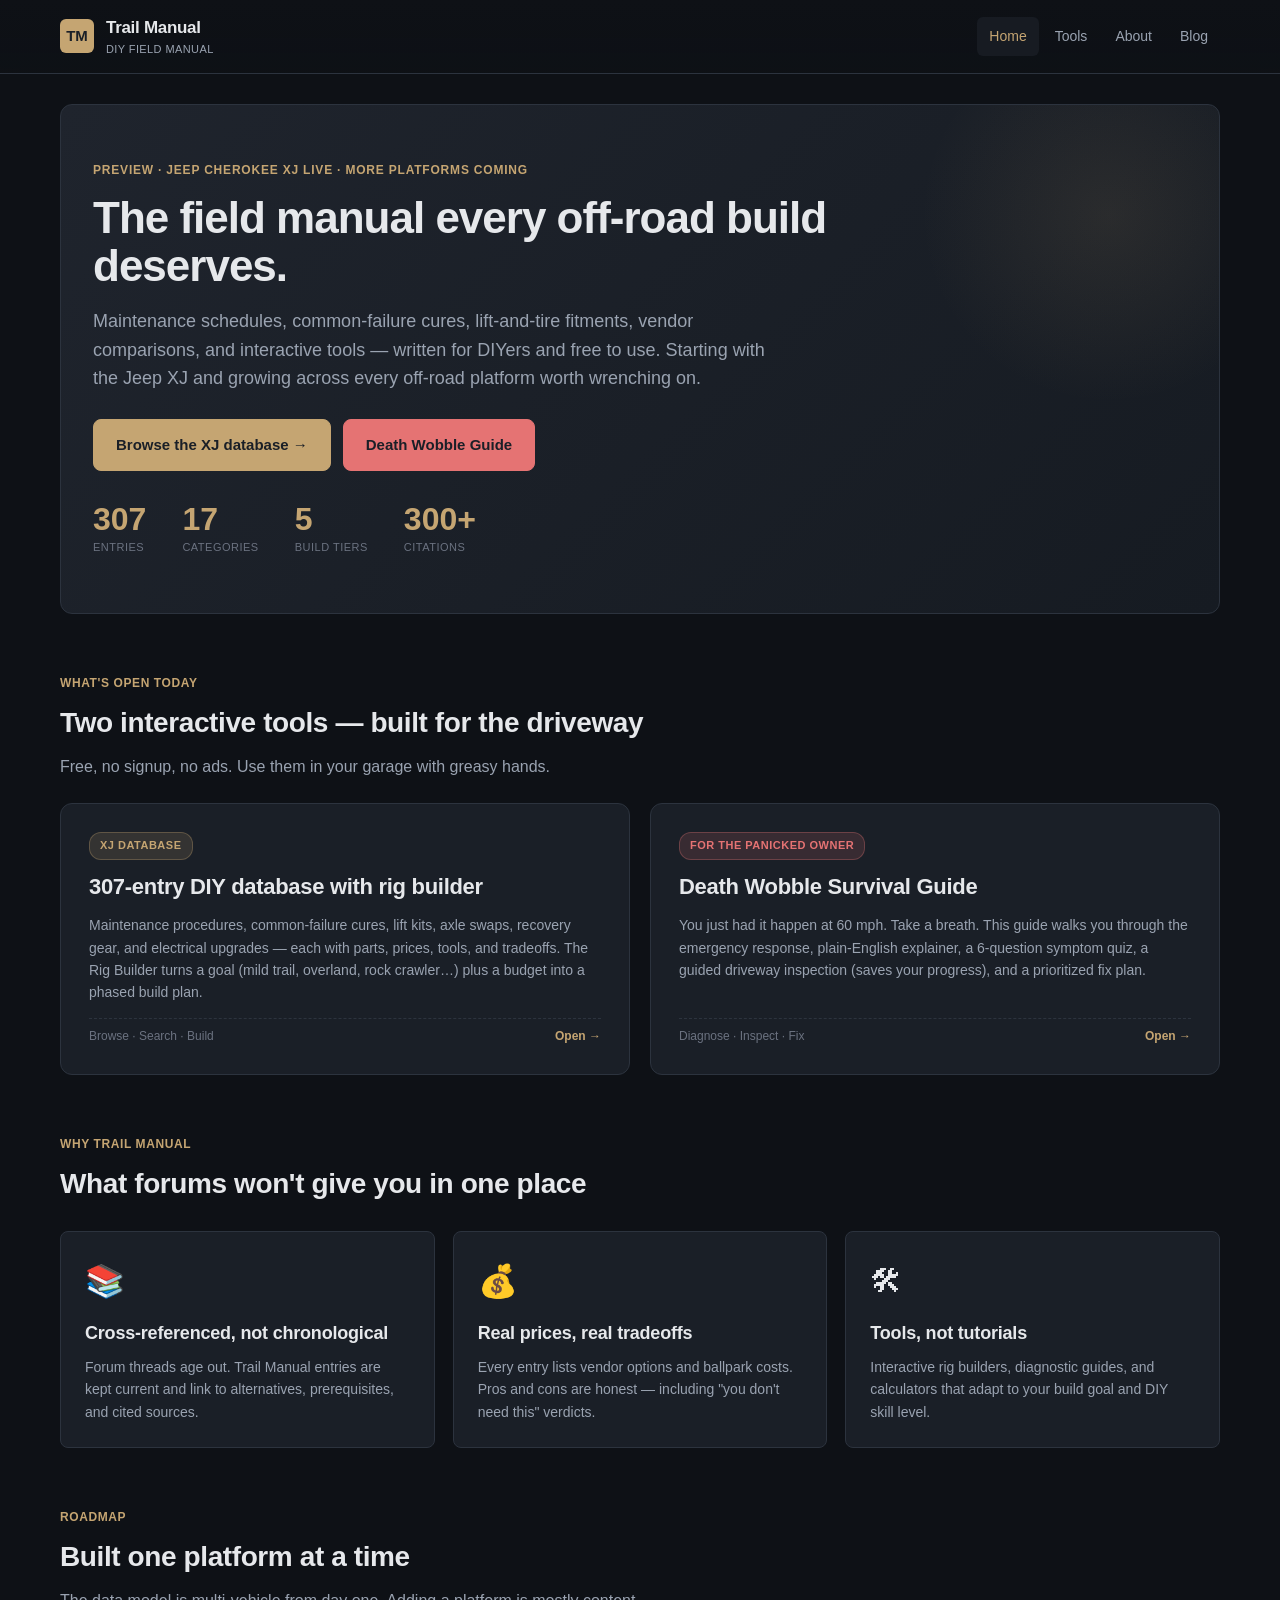
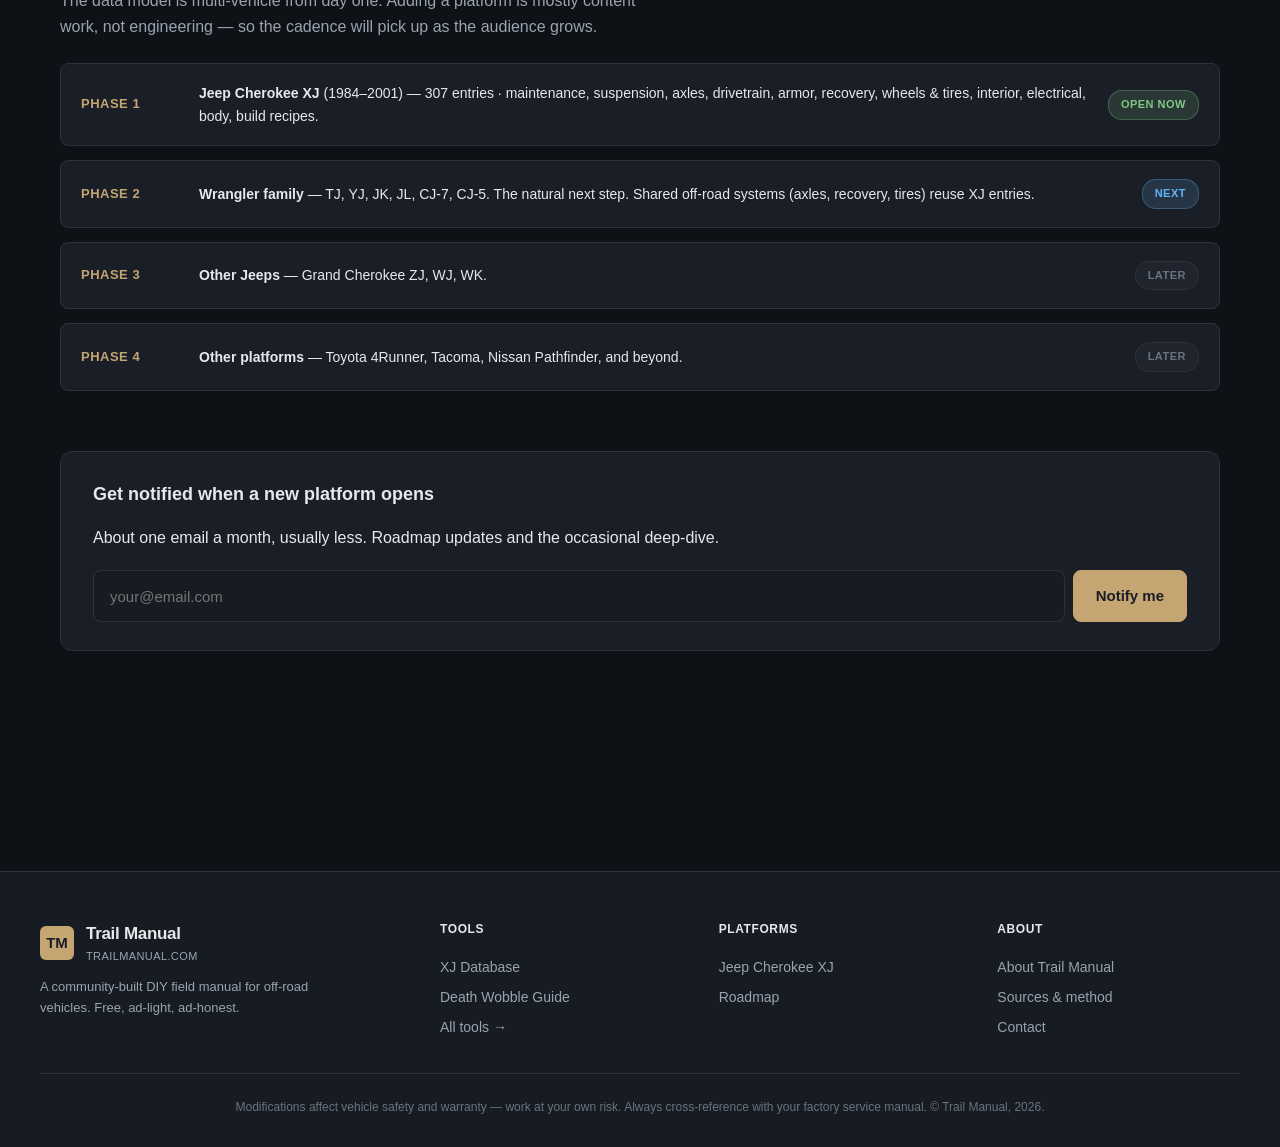
==== index.html @ 38a8a8e1 "Add files via upload" ====
<!doctype html>
<html lang="en">
<head>
<meta charset="utf-8">
<meta name="viewport" content="width=device-width,initial-scale=1">
<title>Trail Manual — DIY field manual for off-road builds</title>
<meta name="description" content="A free, community-built DIY reference for off-road vehicles. Maintenance guides, build paths, vendor comparisons, and interactive tools. Currently covering the Jeep Cherokee XJ.">
<link rel="stylesheet" href="_shared.css">
</head>
<body>

<!-- ====================================================================
     HEADER  ·  Gutenberg: Group block with Site Logo + Navigation block
     ==================================================================== -->
<header class="tm-topbar">
  <div class="tm-topbar-inner">
    <a class="tm-brand" href="/">
      <div class="tm-brand-mark">TM</div>
      <div>
        <div class="tm-brand-text">Trail Manual</div>
        <div class="tm-brand-sub">DIY field manual</div>
      </div>
    </a>
    <nav class="tm-nav">
      <a href="/" class="active">Home</a>
      <a href="/tools/">Tools</a>
      <a href="/about/">About</a>
      <a href="/blog/">Blog</a>
    </nav>
  </div>
</header>

<main class="tm-main">

  <!-- ====================================================================
       HERO  ·  Gutenberg: Cover block with dark gradient + Heading + Buttons
       Map this section to a Cover/Group block with these blocks inside:
       - Paragraph block (eyebrow text, custom color #c5a572, uppercase)
       - Heading block (H1, size 44px)
       - Paragraph block (lede, color #9aa3b1)
       - Buttons block (two buttons side-by-side)
       ==================================================================== -->
  <section class="tm-hero">
    <div class="tm-hero-eyebrow">Preview · Jeep Cherokee XJ live · More platforms coming</div>
    <h1>The field manual every off-road build deserves.</h1>
    <p>
      Maintenance schedules, common-failure cures, lift-and-tire fitments, vendor comparisons,
      and interactive tools — written for DIYers and free to use. Starting with the Jeep XJ
      and growing across every off-road platform worth wrenching on.
    </p>
    <div class="tm-hero-cta">
      <a class="tm-btn primary" href="/db/">Browse the XJ database →</a>
      <a class="tm-btn danger" href="/db/death-wobble-guide.html">Death Wobble Guide</a>
    </div>
    <div class="tm-stats" style="margin-top:32px">
      <div class="tm-stat"><div class="n">307</div><div class="l">Entries</div></div>
      <div class="tm-stat"><div class="n">17</div><div class="l">Categories</div></div>
      <div class="tm-stat"><div class="n">5</div><div class="l">Build tiers</div></div>
      <div class="tm-stat"><div class="n">300+</div><div class="l">Citations</div></div>
    </div>
  </section>

  <!-- ====================================================================
       FEATURED TOOLS  ·  Gutenberg: Columns block (2 columns) with Group blocks
       Each tool card = one Group block containing Heading + Paragraph + Button
       ==================================================================== -->
  <section class="tm-section">
    <div class="tm-section-head">
      <div class="tm-section-eyebrow">What's open today</div>
      <h2>Two interactive tools — built for the driveway</h2>
      <p class="tm-section-lede">Free, no signup, no ads. Use them in your garage with greasy hands.</p>
    </div>

    <div class="tm-grid-2">
      <a class="tm-tool-card" href="/db/">
        <span class="tag">XJ Database</span>
        <h3>307-entry DIY database with rig builder</h3>
        <p>
          Maintenance procedures, common-failure cures, lift kits, axle swaps, recovery gear, and
          electrical upgrades — each with parts, prices, tools, and tradeoffs. The Rig Builder turns
          a goal (mild trail, overland, rock crawler…) plus a budget into a phased build plan.
        </p>
        <div class="meta">
          <span>Browse · Search · Build</span>
          <span class="arrow">Open →</span>
        </div>
      </a>

      <a class="tm-tool-card" href="/db/death-wobble-guide.html">
        <span class="tag danger">For the panicked owner</span>
        <h3>Death Wobble Survival Guide</h3>
        <p>
          You just had it happen at 60 mph. Take a breath. This guide walks you through the
          emergency response, plain-English explainer, a 6-question symptom quiz, a guided
          driveway inspection (saves your progress), and a prioritized fix plan.
        </p>
        <div class="meta">
          <span>Diagnose · Inspect · Fix</span>
          <span class="arrow">Open →</span>
        </div>
      </a>
    </div>
  </section>

  <!-- ====================================================================
       WHY SECTION  ·  Gutenberg: Columns block (3 columns) with Group blocks
       Each card = Icon (Paragraph with emoji) + Heading H3 + Paragraph
       ==================================================================== -->
  <section class="tm-section">
    <div class="tm-section-head">
      <div class="tm-section-eyebrow">Why Trail Manual</div>
      <h2>What forums won't give you in one place</h2>
    </div>

    <div class="tm-grid-3">
      <div class="tm-card">
        <div class="tm-card-icon">📚</div>
        <h3>Cross-referenced, not chronological</h3>
        <p>Forum threads age out. Trail Manual entries are kept current and link to alternatives, prerequisites, and cited sources.</p>
      </div>
      <div class="tm-card">
        <div class="tm-card-icon">💰</div>
        <h3>Real prices, real tradeoffs</h3>
        <p>Every entry lists vendor options and ballpark costs. Pros and cons are honest — including "you don't need this" verdicts.</p>
      </div>
      <div class="tm-card">
        <div class="tm-card-icon">🛠</div>
        <h3>Tools, not tutorials</h3>
        <p>Interactive rig builders, diagnostic guides, and calculators that adapt to your build goal and DIY skill level.</p>
      </div>
    </div>
  </section>

  <!-- ====================================================================
       ROADMAP  ·  Gutenberg: Group block with stacked Group rows
       Each row = a Columns block (3 cols: phase / list / status)
       ==================================================================== -->
  <section class="tm-section">
    <div class="tm-section-head">
      <div class="tm-section-eyebrow">Roadmap</div>
      <h2>Built one platform at a time</h2>
      <p class="tm-section-lede">The data model is multi-vehicle from day one. Adding a platform is mostly content work, not engineering — so the cadence will pick up as the audience grows.</p>
    </div>

    <div class="tm-roadmap">
      <div class="tm-roadmap-row">
        <div class="tm-roadmap-phase">Phase 1</div>
        <div class="tm-roadmap-list"><strong>Jeep Cherokee XJ</strong> (1984–2001) — 307 entries · maintenance, suspension, axles, drivetrain, armor, recovery, wheels &amp; tires, interior, electrical, body, build recipes.</div>
        <div class="tm-roadmap-status live">Open now</div>
      </div>
      <div class="tm-roadmap-row">
        <div class="tm-roadmap-phase">Phase 2</div>
        <div class="tm-roadmap-list"><strong>Wrangler family</strong> — TJ, YJ, JK, JL, CJ-7, CJ-5. The natural next step. Shared off-road systems (axles, recovery, tires) reuse XJ entries.</div>
        <div class="tm-roadmap-status next">Next</div>
      </div>
      <div class="tm-roadmap-row">
        <div class="tm-roadmap-phase">Phase 3</div>
        <div class="tm-roadmap-list"><strong>Other Jeeps</strong> — Grand Cherokee ZJ, WJ, WK.</div>
        <div class="tm-roadmap-status">Later</div>
      </div>
      <div class="tm-roadmap-row">
        <div class="tm-roadmap-phase">Phase 4</div>
        <div class="tm-roadmap-list"><strong>Other platforms</strong> — Toyota 4Runner, Tacoma, Nissan Pathfinder, and beyond.</div>
        <div class="tm-roadmap-status">Later</div>
      </div>
    </div>
  </section>

  <!-- ====================================================================
       EMAIL CAPTURE  ·  Gutenberg: Group block + your email plugin shortcode
       Replace the <form> below with [mc4wp_form] or [contact-form-7] shortcode
       ==================================================================== -->
  <section class="tm-section">
    <div class="tm-callout">
      <h3>Get notified when a new platform opens</h3>
      <p>About one email a month, usually less. Roadmap updates and the occasional deep-dive.</p>
      <form class="tm-email" onsubmit="event.preventDefault(); alert('Replace with your email plugin shortcode.')">
        <input type="email" placeholder="your@email.com" required>
        <button class="tm-btn primary" type="submit">Notify me</button>
      </form>
    </div>
  </section>

</main>

<!-- ====================================================================
     FOOTER  ·  Gutenberg: footer template part with Columns block (4 cols)
     ==================================================================== -->
<footer class="tm-footer">
  <div class="tm-footer-inner">
    <div>
      <div class="tm-brand" style="margin-bottom:12px">
        <div class="tm-brand-mark">TM</div>
        <div>
          <div class="tm-brand-text">Trail Manual</div>
          <div class="tm-brand-sub">trailmanual.com</div>
        </div>
      </div>
      <p style="color:var(--text-dim);font-size:13px;max-width:280px;margin:0">
        A community-built DIY field manual for off-road vehicles. Free, ad-light, ad-honest.
      </p>
    </div>
    <div>
      <h4>Tools</h4>
      <a href="/db/">XJ Database</a>
      <a href="/db/death-wobble-guide.html">Death Wobble Guide</a>
      <a href="/tools/">All tools →</a>
    </div>
    <div>
      <h4>Platforms</h4>
      <a href="/db/#/xj/">Jeep Cherokee XJ</a>
      <a href="/about/#roadmap">Roadmap</a>
    </div>
    <div>
      <h4>About</h4>
      <a href="/about/">About Trail Manual</a>
      <a href="/about/#sources">Sources &amp; method</a>
      <a href="/contact/">Contact</a>
    </div>
  </div>
  <div class="disclaimer">
    Modifications affect vehicle safety and warranty — work at your own risk. Always cross-reference with your factory service manual. © Trail Manual, 2026.
  </div>
</footer>

</body>
</html>
---- _shared.css ----
/* ============================================================
   Trail Manual — shared design system for marketing pages
   Paste this into your WordPress theme's Custom CSS once.
   Then each page just uses these classes.
   ============================================================ */

:root{
  --bg:#0e1116;
  --bg-2:#171b22;
  --bg-3:#1f242d;
  --panel:#1a1f27;
  --panel-2:#222831;
  --border:#2c333e;
  --text:#e6e8eb;
  --text-dim:#9aa3b1;
  --text-mute:#6b7280;
  --accent:#c5a572;          /* Jeep khaki */
  --accent-2:#7a8c4f;         /* olive */
  --accent-3:#b86e3a;         /* rust */
  --danger:#e57373;
  --warn:#ffb74d;
  --good:#81c784;
  --info:#64b5f6;
  --radius:8px;
  --radius-lg:12px;
  --max:1200px;
  --max-narrow:760px;
}

*{box-sizing:border-box}
html,body{
  margin:0;
  padding:0;
  background:var(--bg);
  color:var(--text);
  font-family:-apple-system,BlinkMacSystemFont,"Segoe UI",Roboto,Helvetica,Arial,sans-serif;
  line-height:1.6;
  -webkit-font-smoothing:antialiased;
}
a{color:var(--accent);text-decoration:none}
a:hover{text-decoration:underline}
button,.btn{font:inherit;cursor:pointer}
img{max-width:100%;display:block}

/* ============ Header / nav ============ */
.tm-topbar{
  position:sticky;top:0;z-index:50;
  background:linear-gradient(180deg,#0e1116 0%, rgba(14,17,22,.92) 100%);
  backdrop-filter:saturate(120%) blur(8px);
  border-bottom:1px solid var(--border);
}
.tm-topbar-inner{
  max-width:var(--max);
  margin:0 auto;
  padding:14px 20px;
  display:flex;
  align-items:center;
  gap:18px;
  flex-wrap:wrap;
}
.tm-brand{display:flex;align-items:center;gap:12px;font-weight:700;text-decoration:none;color:var(--text)}
.tm-brand:hover{text-decoration:none}
.tm-brand-mark{
  width:34px;height:34px;
  background:var(--accent);
  border-radius:6px;
  display:flex;align-items:center;justify-content:center;
  color:#1a1f27;font-weight:900;font-size:15px;
}
.tm-brand-text{font-size:17px;letter-spacing:-.3px}
.tm-brand-sub{color:var(--text-dim);font-size:11px;font-weight:400;letter-spacing:.4px;text-transform:uppercase}
.tm-nav{display:flex;gap:4px;margin-left:auto;flex-wrap:wrap}
.tm-nav a{padding:8px 12px;border-radius:6px;color:var(--text-dim);font-size:14px;font-weight:500;text-decoration:none}
.tm-nav a:hover{color:var(--text);background:var(--bg-2);text-decoration:none}
.tm-nav a.active{color:var(--accent);background:var(--bg-2)}

/* ============ Layout ============ */
.tm-main{max-width:var(--max);margin:0 auto;padding:30px 20px 80px}
.tm-narrow{max-width:var(--max-narrow);margin:0 auto}

/* ============ Hero ============ */
.tm-hero{
  padding:56px 32px;
  background:linear-gradient(135deg,#1f242d 0%, #161b22 100%);
  border:1px solid var(--border);
  border-radius:var(--radius-lg);
  margin-bottom:32px;
  position:relative;
  overflow:hidden;
}
.tm-hero::after{
  content:'';
  position:absolute;
  right:-80px;top:-80px;
  width:380px;height:380px;
  background:radial-gradient(circle,rgba(197,165,114,.10) 0%,transparent 70%);
  pointer-events:none;
}
.tm-hero-eyebrow{
  color:var(--accent);
  font-size:12px;
  text-transform:uppercase;
  letter-spacing:.8px;
  font-weight:700;
  margin-bottom:14px;
}
.tm-hero h1{
  font-size:44px;
  letter-spacing:-1px;
  margin:0 0 16px;
  line-height:1.1;
  font-weight:800;
  max-width:780px;
}
.tm-hero p{
  font-size:18px;
  color:var(--text-dim);
  max-width:680px;
  margin:0 0 26px;
  line-height:1.6;
}
.tm-hero-cta{display:flex;gap:12px;flex-wrap:wrap}

/* ============ Buttons ============ */
.tm-btn{
  display:inline-flex;
  align-items:center;
  gap:8px;
  padding:13px 22px;
  border-radius:8px;
  font-weight:700;
  font-size:15px;
  border:1px solid var(--border);
  background:var(--bg-2);
  color:var(--text);
  cursor:pointer;
  text-decoration:none;
}
.tm-btn:hover{border-color:var(--accent);text-decoration:none}
.tm-btn.primary{background:var(--accent);color:#1a1f27;border-color:var(--accent)}
.tm-btn.primary:hover{background:#d6b783;border-color:#d6b783}
.tm-btn.danger{background:var(--danger);color:#1a1f27;border-color:var(--danger)}
.tm-btn.danger:hover{background:#ec8a8a;border-color:#ec8a8a}
.tm-btn.ghost{background:transparent;border-color:var(--border);color:var(--text-dim)}
.tm-btn.ghost:hover{color:var(--text);border-color:var(--accent)}

/* ============ Section headers ============ */
.tm-section{margin:60px 0}
.tm-section-head{margin-bottom:24px}
.tm-section-eyebrow{
  color:var(--accent);
  font-size:12px;
  text-transform:uppercase;
  letter-spacing:.6px;
  font-weight:700;
  margin-bottom:8px;
}
.tm-section h2{
  font-size:28px;
  letter-spacing:-.4px;
  margin:0 0 8px;
  font-weight:700;
}
.tm-section-lede{color:var(--text-dim);font-size:16px;max-width:600px;margin:0}

/* ============ Cards ============ */
.tm-card{
  background:var(--panel);
  border:1px solid var(--border);
  border-radius:var(--radius);
  padding:24px;
  transition:all .15s ease;
}
.tm-card:hover{border-color:var(--accent);transform:translateY(-1px)}
.tm-card-icon{font-size:32px;margin-bottom:12px}
.tm-card h3{margin:0 0 8px;font-size:18px;letter-spacing:-.2px;font-weight:700}
.tm-card p{margin:0;color:var(--text-dim);font-size:14px;line-height:1.6}
.tm-card-link{display:block;text-decoration:none;color:inherit}
.tm-card-link:hover{text-decoration:none}

.tm-grid-2{display:grid;grid-template-columns:1fr 1fr;gap:20px}
.tm-grid-3{display:grid;grid-template-columns:repeat(3,1fr);gap:18px}
.tm-grid-4{display:grid;grid-template-columns:repeat(4,1fr);gap:16px}
@media (max-width:840px){
  .tm-grid-2,.tm-grid-3,.tm-grid-4{grid-template-columns:1fr 1fr;gap:14px}
}
@media (max-width:560px){
  .tm-grid-2,.tm-grid-3,.tm-grid-4{grid-template-columns:1fr}
}

/* ============ Tool card (big CTA on home/tools) ============ */
.tm-tool-card{
  background:var(--panel);
  border:1px solid var(--border);
  border-radius:var(--radius-lg);
  padding:28px;
  display:flex;
  flex-direction:column;
  gap:14px;
  text-decoration:none;
  color:inherit;
  transition:all .15s ease;
}
.tm-tool-card:hover{
  border-color:var(--accent);
  transform:translateY(-2px);
  text-decoration:none;
  box-shadow:0 8px 32px rgba(0,0,0,.4);
}
.tm-tool-card .tag{
  display:inline-flex;
  align-items:center;
  padding:4px 10px;
  font-size:11px;
  background:rgba(197,165,114,.15);
  color:var(--accent);
  border:1px solid rgba(197,165,114,.3);
  border-radius:12px;
  font-weight:600;
  text-transform:uppercase;
  letter-spacing:.5px;
  align-self:flex-start;
}
.tm-tool-card .tag.danger{background:rgba(229,115,115,.15);color:var(--danger);border-color:rgba(229,115,115,.3)}
.tm-tool-card .tag.soon{background:var(--bg-3);color:var(--text-mute);border-color:var(--border)}
.tm-tool-card h3{margin:0;font-size:22px;letter-spacing:-.3px;font-weight:700;line-height:1.2}
.tm-tool-card p{margin:0;color:var(--text-dim);font-size:14px;line-height:1.6}
.tm-tool-card .meta{display:flex;gap:14px;flex-wrap:wrap;font-size:12px;color:var(--text-mute);margin-top:auto;padding-top:8px;border-top:1px dashed var(--border)}
.tm-tool-card .arrow{margin-left:auto;color:var(--accent);font-weight:700}

/* ============ Stats row ============ */
.tm-stats{display:flex;gap:36px;flex-wrap:wrap;margin-top:8px}
.tm-stat .n{font-size:32px;font-weight:800;color:var(--accent);line-height:1}
.tm-stat .l{font-size:11px;color:var(--text-mute);text-transform:uppercase;letter-spacing:.5px;margin-top:4px}

/* ============ Roadmap (timeline) ============ */
.tm-roadmap{display:flex;flex-direction:column;gap:14px}
.tm-roadmap-row{
  display:grid;
  grid-template-columns:100px 1fr auto;
  gap:18px;
  padding:18px 20px;
  background:var(--panel);
  border:1px solid var(--border);
  border-radius:var(--radius);
  align-items:center;
}
.tm-roadmap-phase{color:var(--accent);font-weight:800;font-size:13px;text-transform:uppercase;letter-spacing:.5px}
.tm-roadmap-list{margin:0;color:var(--text);font-size:14px;line-height:1.6}
.tm-roadmap-list strong{color:var(--text)}
.tm-roadmap-status{
  display:inline-flex;
  align-items:center;
  padding:5px 12px;
  font-size:11px;
  background:var(--bg-3);
  border:1px solid var(--border);
  border-radius:14px;
  color:var(--text-mute);
  text-transform:uppercase;
  letter-spacing:.5px;
  font-weight:600;
}
.tm-roadmap-status.live{background:rgba(129,199,132,.15);color:var(--good);border-color:rgba(129,199,132,.3)}
.tm-roadmap-status.next{background:rgba(100,181,246,.15);color:var(--info);border-color:rgba(100,181,246,.3)}
@media (max-width:560px){
  .tm-roadmap-row{grid-template-columns:1fr;gap:8px}
  .tm-roadmap-status{justify-self:start}
}

/* ============ Callout panel ============ */
.tm-callout{
  background:var(--panel);
  border:1px solid var(--border);
  border-radius:var(--radius-lg);
  padding:28px 32px;
  margin:32px 0;
}
.tm-callout.warn{background:rgba(255,183,77,.06);border-color:rgba(255,183,77,.3)}
.tm-callout.danger{background:rgba(229,115,115,.06);border-color:rgba(229,115,115,.3)}
.tm-callout h3{margin:0 0 8px;font-size:18px}
.tm-callout p:last-child{margin-bottom:0}

/* ============ Long-form copy ============ */
.tm-prose{max-width:var(--max-narrow);font-size:16px;line-height:1.75}
.tm-prose h2{font-size:24px;margin:36px 0 14px;letter-spacing:-.3px}
.tm-prose h3{font-size:18px;margin:28px 0 10px;color:var(--accent)}
.tm-prose p{margin:0 0 16px;color:var(--text)}
.tm-prose p.lede{font-size:18px;color:var(--text-dim);margin-bottom:24px}
.tm-prose ul,.tm-prose ol{padding-left:22px;margin:0 0 16px}
.tm-prose li{margin-bottom:8px}
.tm-prose blockquote{
  margin:24px 0;
  padding:14px 20px;
  border-left:3px solid var(--accent);
  background:var(--bg-2);
  border-radius:0 6px 6px 0;
  color:var(--text-dim);
  font-style:italic;
}
.tm-prose hr{border:0;border-top:1px solid var(--border);margin:36px 0}

/* ============ Email capture ============ */
.tm-email{
  display:flex;
  gap:8px;
  margin-top:20px;
  flex-wrap:wrap;
}
.tm-email input{
  flex:1;
  min-width:240px;
  padding:13px 16px;
  background:var(--bg-2);
  border:1px solid var(--border);
  border-radius:8px;
  color:var(--text);
  font-size:15px;
  outline:none;
}
.tm-email input:focus{border-color:var(--accent)}

/* ============ Footer ============ */
.tm-footer{
  background:var(--bg-2);
  border-top:1px solid var(--border);
  padding:48px 20px 30px;
  margin-top:80px;
}
.tm-footer-inner{
  max-width:var(--max);
  margin:0 auto;
  display:grid;
  grid-template-columns:1.5fr 1fr 1fr 1fr;
  gap:36px;
}
.tm-footer h4{font-size:12px;color:var(--text);margin:0 0 12px;text-transform:uppercase;letter-spacing:.6px;font-weight:700}
.tm-footer a{display:block;color:var(--text-dim);font-size:14px;padding:4px 0}
.tm-footer .disclaimer{margin-top:30px;max-width:var(--max);margin-left:auto;margin-right:auto;color:var(--text-mute);font-size:12px;line-height:1.6;border-top:1px solid var(--border);padding-top:24px;text-align:center}
@media (max-width:760px){
  .tm-footer-inner{grid-template-columns:1fr 1fr;gap:24px}
}

/* ============ Mobile tweaks ============ */
@media (max-width:640px){
  .tm-main{padding:20px 14px 60px}
  .tm-hero{padding:36px 22px}
  .tm-hero h1{font-size:30px;letter-spacing:-.5px}
  .tm-hero p{font-size:16px}
  .tm-section{margin:42px 0}
  .tm-section h2{font-size:22px}
}
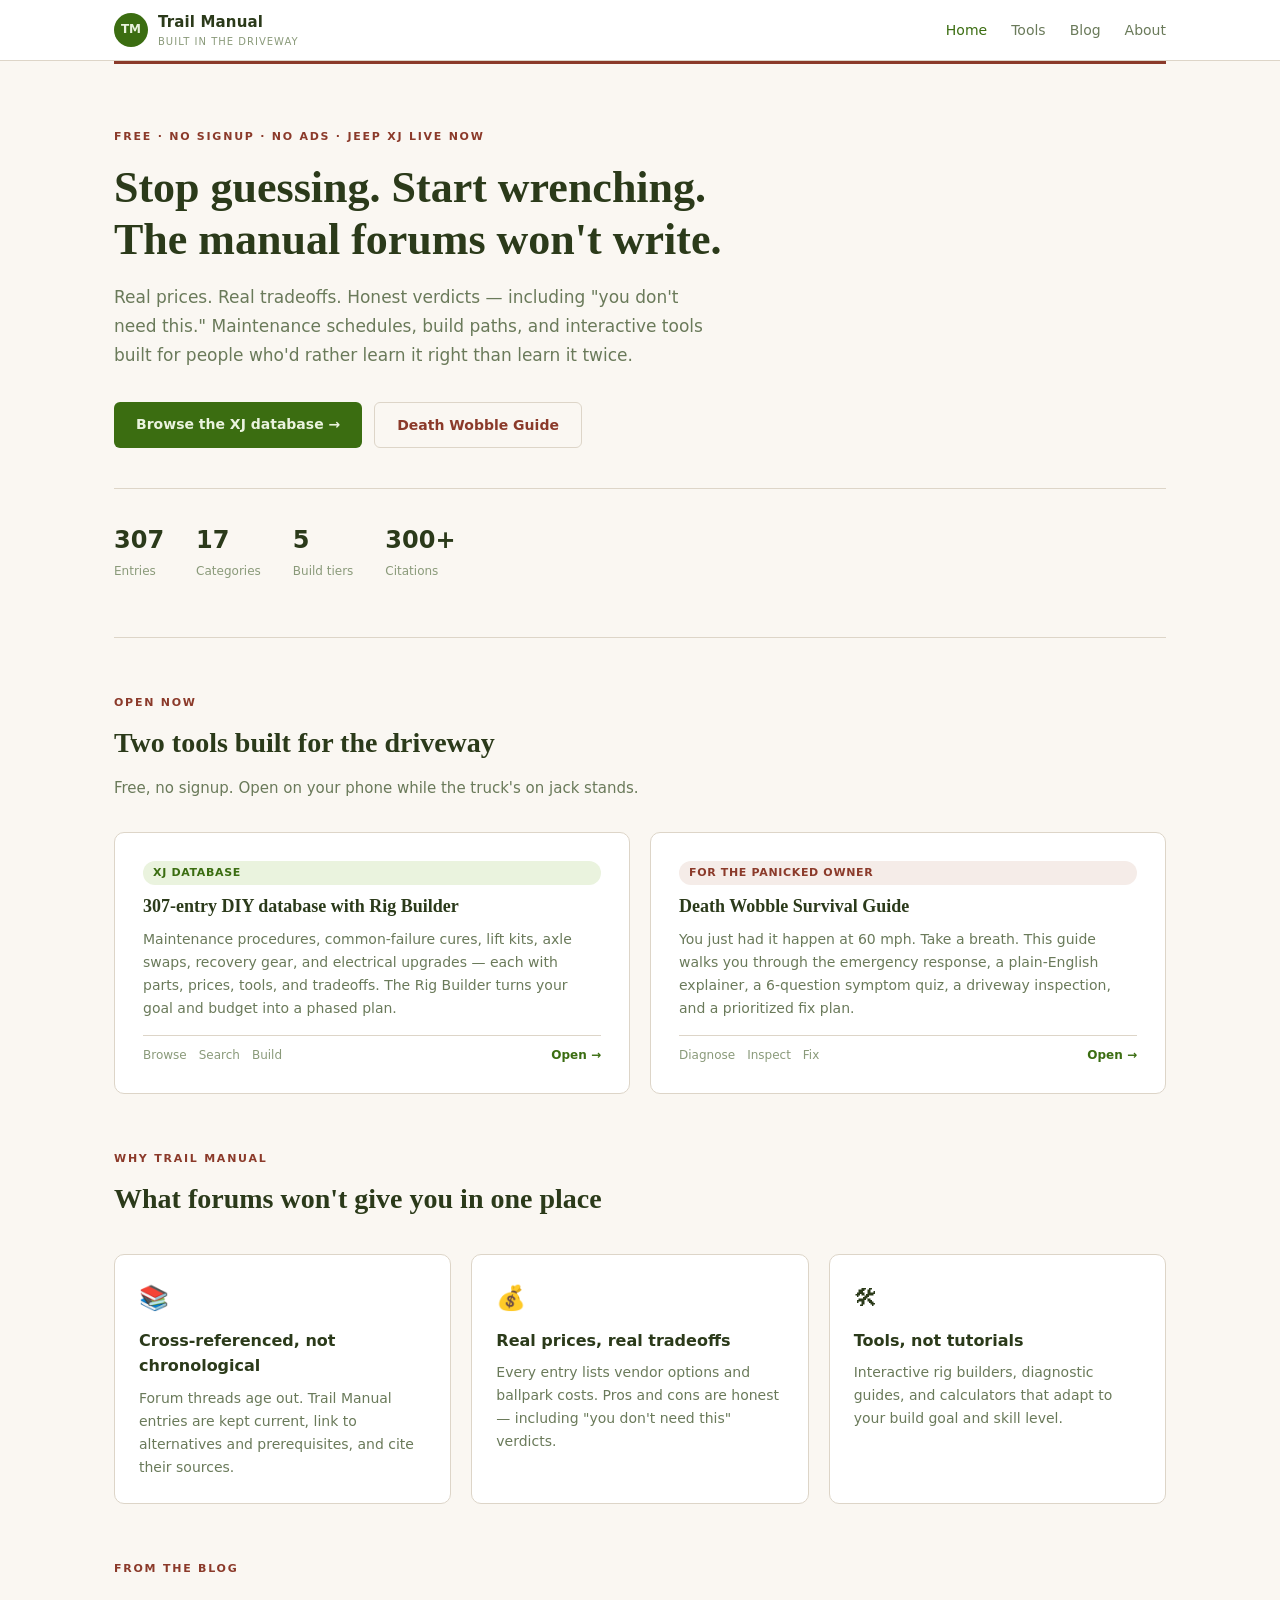
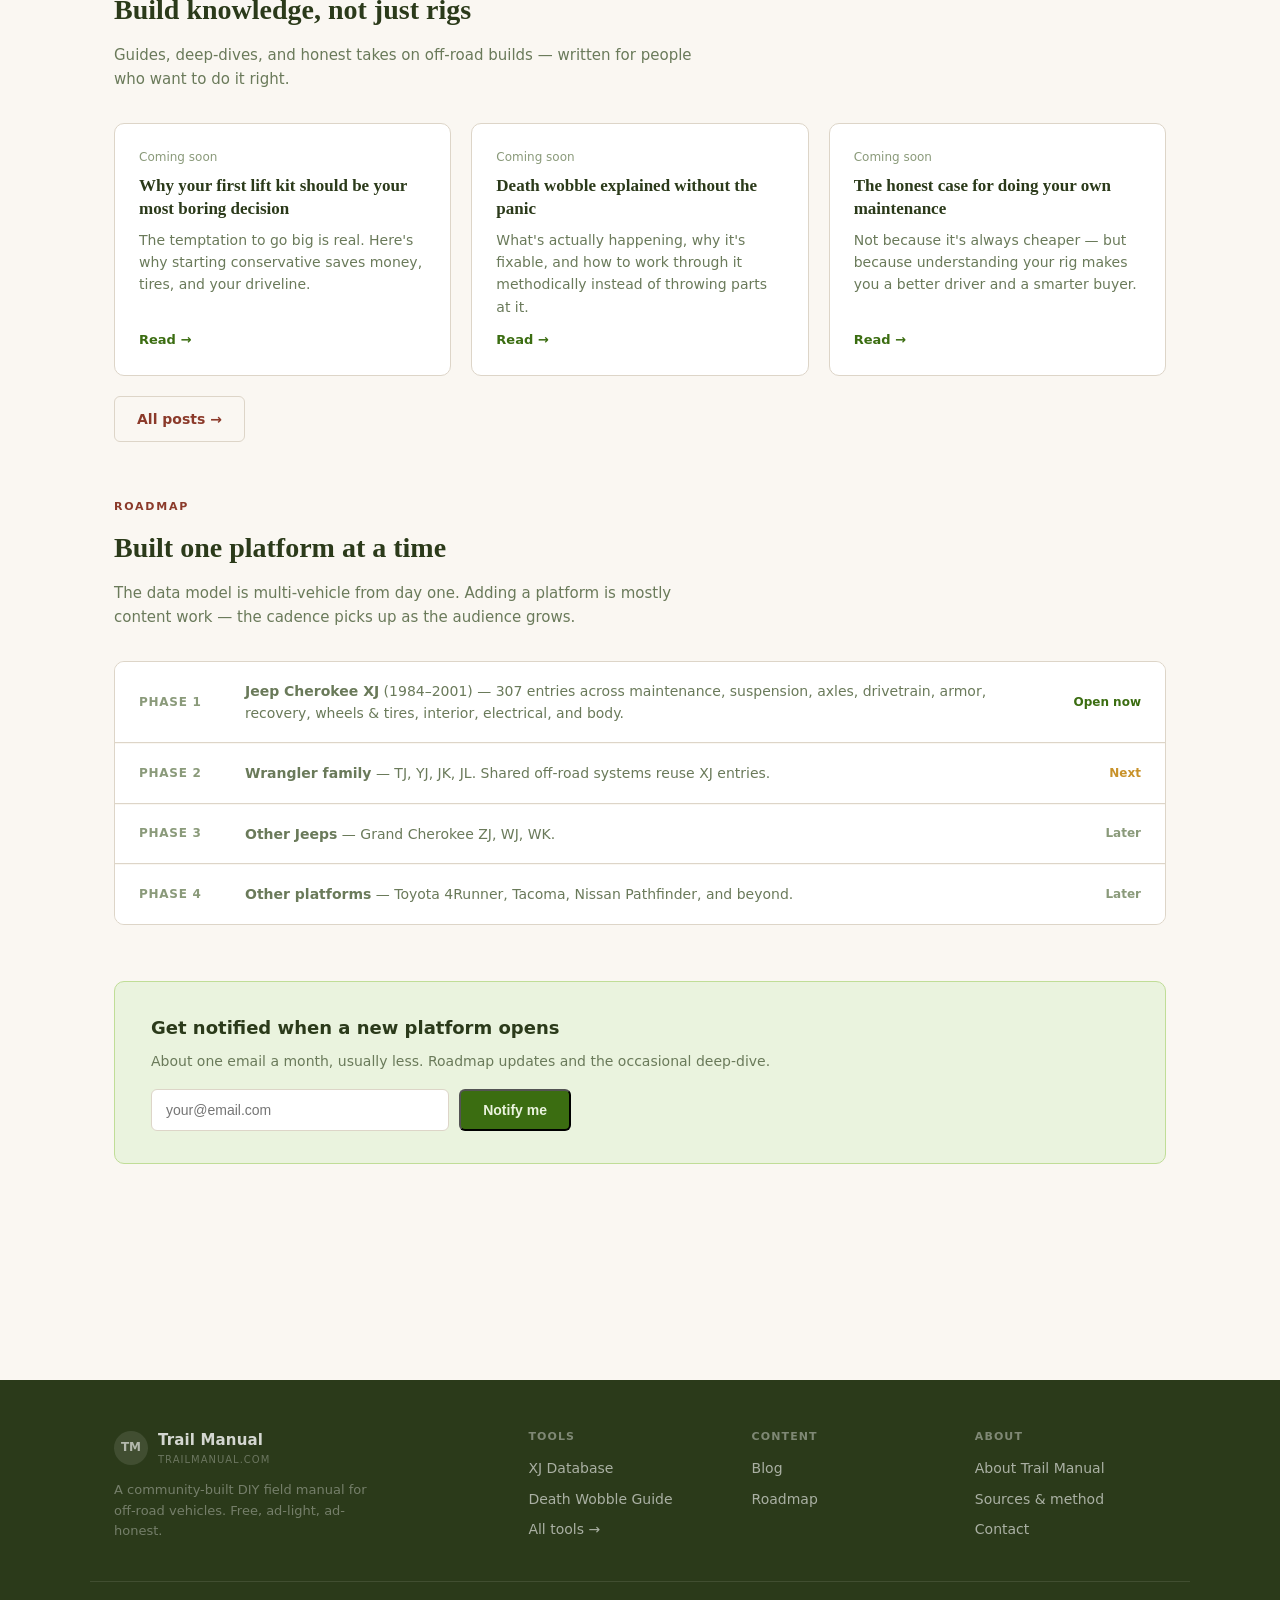
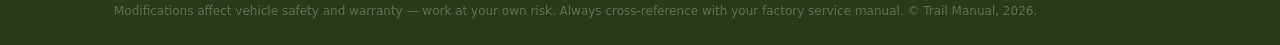
==== commit 61ddea61: "blog" ====
--- a/index.html
+++ b/index.html
@@ -4,55 +4,44 @@
 <meta charset="utf-8">
 <meta name="viewport" content="width=device-width,initial-scale=1">
 <title>Trail Manual — DIY field manual for off-road builds</title>
-<meta name="description" content="A free, community-built DIY reference for off-road vehicles. Maintenance guides, build paths, vendor comparisons, and interactive tools. Currently covering the Jeep Cherokee XJ.">
+<meta name="description" content="Free, practical guides and interactive tools for off-road vehicle owners. Maintenance schedules, build paths, and honest tradeoffs — starting with the Jeep Cherokee XJ.">
 <link rel="stylesheet" href="_shared.css">
 </head>
 <body>
 
-<!-- ====================================================================
-     HEADER  ·  Gutenberg: Group block with Site Logo + Navigation block
-     ==================================================================== -->
 <header class="tm-topbar">
   <div class="tm-topbar-inner">
     <a class="tm-brand" href="/">
       <div class="tm-brand-mark">TM</div>
       <div>
         <div class="tm-brand-text">Trail Manual</div>
-        <div class="tm-brand-sub">DIY field manual</div>
+        <div class="tm-brand-sub">Built in the driveway</div>
       </div>
     </a>
     <nav class="tm-nav">
       <a href="/" class="active">Home</a>
       <a href="/tools/">Tools</a>
+      <a href="/blog/">Blog</a>
       <a href="/about/">About</a>
-      <a href="/blog/">Blog</a>
     </nav>
   </div>
 </header>
 
 <main class="tm-main">
 
-  <!-- ====================================================================
-       HERO  ·  Gutenberg: Cover block with dark gradient + Heading + Buttons
-       Map this section to a Cover/Group block with these blocks inside:
-       - Paragraph block (eyebrow text, custom color #c5a572, uppercase)
-       - Heading block (H1, size 44px)
-       - Paragraph block (lede, color #9aa3b1)
-       - Buttons block (two buttons side-by-side)
-       ==================================================================== -->
   <section class="tm-hero">
-    <div class="tm-hero-eyebrow">Preview · Jeep Cherokee XJ live · More platforms coming</div>
-    <h1>The field manual every off-road build deserves.</h1>
-    <p>
-      Maintenance schedules, common-failure cures, lift-and-tire fitments, vendor comparisons,
-      and interactive tools — written for DIYers and free to use. Starting with the Jeep XJ
-      and growing across every off-road platform worth wrenching on.
+    <div class="tm-hero-eyebrow">Free · No signup · No ads · Jeep XJ live now</div>
+    <h1>Stop guessing. Start wrenching.<br>The manual forums won't write.</h1>
+    <p class="tm-hero-lede">
+      Real prices. Real tradeoffs. Honest verdicts — including "you don't need this."
+      Maintenance schedules, build paths, and interactive tools built for people who'd
+      rather learn it right than learn it twice.
     </p>
     <div class="tm-hero-cta">
       <a class="tm-btn primary" href="/db/">Browse the XJ database →</a>
       <a class="tm-btn danger" href="/db/death-wobble-guide.html">Death Wobble Guide</a>
     </div>
-    <div class="tm-stats" style="margin-top:32px">
+    <div class="tm-stats">
       <div class="tm-stat"><div class="n">307</div><div class="l">Entries</div></div>
       <div class="tm-stat"><div class="n">17</div><div class="l">Categories</div></div>
       <div class="tm-stat"><div class="n">5</div><div class="l">Build tiers</div></div>
@@ -60,63 +49,44 @@
     </div>
   </section>
 
-  <!-- ====================================================================
-       FEATURED TOOLS  ·  Gutenberg: Columns block (2 columns) with Group blocks
-       Each tool card = one Group block containing Heading + Paragraph + Button
-       ==================================================================== -->
-  <section class="tm-section">
-    <div class="tm-section-head">
-      <div class="tm-section-eyebrow">What's open today</div>
-      <h2>Two interactive tools — built for the driveway</h2>
-      <p class="tm-section-lede">Free, no signup, no ads. Use them in your garage with greasy hands.</p>
-    </div>
-
+  <section class="tm-section">
+    <div class="tm-section-head">
+      <div class="tm-section-eyebrow">Open now</div>
+      <h2>Two tools built for the driveway</h2>
+      <p class="tm-section-lede">Free, no signup. Open on your phone while the truck's on jack stands.</p>
+    </div>
     <div class="tm-grid-2">
       <a class="tm-tool-card" href="/db/">
         <span class="tag">XJ Database</span>
-        <h3>307-entry DIY database with rig builder</h3>
-        <p>
-          Maintenance procedures, common-failure cures, lift kits, axle swaps, recovery gear, and
-          electrical upgrades — each with parts, prices, tools, and tradeoffs. The Rig Builder turns
-          a goal (mild trail, overland, rock crawler…) plus a budget into a phased build plan.
-        </p>
+        <h3>307-entry DIY database with Rig Builder</h3>
+        <p>Maintenance procedures, common-failure cures, lift kits, axle swaps, recovery gear, and electrical upgrades — each with parts, prices, tools, and tradeoffs. The Rig Builder turns your goal and budget into a phased plan.</p>
         <div class="meta">
-          <span>Browse · Search · Build</span>
+          <span>Browse</span><span>Search</span><span>Build</span>
           <span class="arrow">Open →</span>
         </div>
       </a>
-
       <a class="tm-tool-card" href="/db/death-wobble-guide.html">
         <span class="tag danger">For the panicked owner</span>
         <h3>Death Wobble Survival Guide</h3>
-        <p>
-          You just had it happen at 60 mph. Take a breath. This guide walks you through the
-          emergency response, plain-English explainer, a 6-question symptom quiz, a guided
-          driveway inspection (saves your progress), and a prioritized fix plan.
-        </p>
+        <p>You just had it happen at 60 mph. Take a breath. This guide walks you through the emergency response, a plain-English explainer, a 6-question symptom quiz, a driveway inspection, and a prioritized fix plan.</p>
         <div class="meta">
-          <span>Diagnose · Inspect · Fix</span>
+          <span>Diagnose</span><span>Inspect</span><span>Fix</span>
           <span class="arrow">Open →</span>
         </div>
       </a>
     </div>
   </section>
 
-  <!-- ====================================================================
-       WHY SECTION  ·  Gutenberg: Columns block (3 columns) with Group blocks
-       Each card = Icon (Paragraph with emoji) + Heading H3 + Paragraph
-       ==================================================================== -->
   <section class="tm-section">
     <div class="tm-section-head">
       <div class="tm-section-eyebrow">Why Trail Manual</div>
       <h2>What forums won't give you in one place</h2>
     </div>
-
     <div class="tm-grid-3">
       <div class="tm-card">
         <div class="tm-card-icon">📚</div>
         <h3>Cross-referenced, not chronological</h3>
-        <p>Forum threads age out. Trail Manual entries are kept current and link to alternatives, prerequisites, and cited sources.</p>
+        <p>Forum threads age out. Trail Manual entries are kept current, link to alternatives and prerequisites, and cite their sources.</p>
       </div>
       <div class="tm-card">
         <div class="tm-card-icon">💰</div>
@@ -126,31 +96,57 @@
       <div class="tm-card">
         <div class="tm-card-icon">🛠</div>
         <h3>Tools, not tutorials</h3>
-        <p>Interactive rig builders, diagnostic guides, and calculators that adapt to your build goal and DIY skill level.</p>
-      </div>
-    </div>
-  </section>
-
-  <!-- ====================================================================
-       ROADMAP  ·  Gutenberg: Group block with stacked Group rows
-       Each row = a Columns block (3 cols: phase / list / status)
-       ==================================================================== -->
+        <p>Interactive rig builders, diagnostic guides, and calculators that adapt to your build goal and skill level.</p>
+      </div>
+    </div>
+  </section>
+
+  <section class="tm-section">
+    <div class="tm-section-head">
+      <div class="tm-section-eyebrow">From the blog</div>
+      <h2>Build knowledge, not just rigs</h2>
+      <p class="tm-section-lede">Guides, deep-dives, and honest takes on off-road builds — written for people who want to do it right.</p>
+    </div>
+    <div class="tm-grid-3">
+      <a class="tm-blog-card" href="/blog/">
+        <span class="date">Coming soon</span>
+        <h3>Why your first lift kit should be your most boring decision</h3>
+        <p>The temptation to go big is real. Here's why starting conservative saves money, tires, and your driveline.</p>
+        <span class="read-more">Read →</span>
+      </a>
+      <a class="tm-blog-card" href="/blog/">
+        <span class="date">Coming soon</span>
+        <h3>Death wobble explained without the panic</h3>
+        <p>What's actually happening, why it's fixable, and how to work through it methodically instead of throwing parts at it.</p>
+        <span class="read-more">Read →</span>
+      </a>
+      <a class="tm-blog-card" href="/blog/">
+        <span class="date">Coming soon</span>
+        <h3>The honest case for doing your own maintenance</h3>
+        <p>Not because it's always cheaper — but because understanding your rig makes you a better driver and a smarter buyer.</p>
+        <span class="read-more">Read →</span>
+      </a>
+    </div>
+    <div style="margin-top:20px;">
+      <a class="tm-btn danger" href="/blog/">All posts →</a>
+    </div>
+  </section>
+
   <section class="tm-section">
     <div class="tm-section-head">
       <div class="tm-section-eyebrow">Roadmap</div>
       <h2>Built one platform at a time</h2>
-      <p class="tm-section-lede">The data model is multi-vehicle from day one. Adding a platform is mostly content work, not engineering — so the cadence will pick up as the audience grows.</p>
-    </div>
-
+      <p class="tm-section-lede">The data model is multi-vehicle from day one. Adding a platform is mostly content work — the cadence picks up as the audience grows.</p>
+    </div>
     <div class="tm-roadmap">
       <div class="tm-roadmap-row">
         <div class="tm-roadmap-phase">Phase 1</div>
-        <div class="tm-roadmap-list"><strong>Jeep Cherokee XJ</strong> (1984–2001) — 307 entries · maintenance, suspension, axles, drivetrain, armor, recovery, wheels &amp; tires, interior, electrical, body, build recipes.</div>
+        <div class="tm-roadmap-list"><strong>Jeep Cherokee XJ</strong> (1984–2001) — 307 entries across maintenance, suspension, axles, drivetrain, armor, recovery, wheels &amp; tires, interior, electrical, and body.</div>
         <div class="tm-roadmap-status live">Open now</div>
       </div>
       <div class="tm-roadmap-row">
         <div class="tm-roadmap-phase">Phase 2</div>
-        <div class="tm-roadmap-list"><strong>Wrangler family</strong> — TJ, YJ, JK, JL, CJ-7, CJ-5. The natural next step. Shared off-road systems (axles, recovery, tires) reuse XJ entries.</div>
+        <div class="tm-roadmap-list"><strong>Wrangler family</strong> — TJ, YJ, JK, JL. Shared off-road systems reuse XJ entries.</div>
         <div class="tm-roadmap-status next">Next</div>
       </div>
       <div class="tm-roadmap-row">
@@ -166,10 +162,6 @@
     </div>
   </section>
 
-  <!-- ====================================================================
-       EMAIL CAPTURE  ·  Gutenberg: Group block + your email plugin shortcode
-       Replace the <form> below with [mc4wp_form] or [contact-form-7] shortcode
-       ==================================================================== -->
   <section class="tm-section">
     <div class="tm-callout">
       <h3>Get notified when a new platform opens</h3>
@@ -183,9 +175,6 @@
 
 </main>
 
-<!-- ====================================================================
-     FOOTER  ·  Gutenberg: footer template part with Columns block (4 cols)
-     ==================================================================== -->
 <footer class="tm-footer">
   <div class="tm-footer-inner">
     <div>
@@ -196,7 +185,7 @@
           <div class="tm-brand-sub">trailmanual.com</div>
         </div>
       </div>
-      <p style="color:var(--text-dim);font-size:13px;max-width:280px;margin:0">
+      <p style="color:rgba(255,255,255,0.35);font-size:13px;max-width:260px;margin:0">
         A community-built DIY field manual for off-road vehicles. Free, ad-light, ad-honest.
       </p>
     </div>
@@ -207,8 +196,8 @@
       <a href="/tools/">All tools →</a>
     </div>
     <div>
-      <h4>Platforms</h4>
-      <a href="/db/#/xj/">Jeep Cherokee XJ</a>
+      <h4>Content</h4>
+      <a href="/blog/">Blog</a>
       <a href="/about/#roadmap">Roadmap</a>
     </div>
     <div>
--- a/_shared.css
+++ b/_shared.css
@@ -1,352 +1,166 @@
 /* ============================================================
-   Trail Manual — shared design system for marketing pages
-   Paste this into your WordPress theme's Custom CSS once.
-   Then each page just uses these classes.
+   Trail Manual — shared design system
+   Direction C×B: outdoor palette, bold voice
    ============================================================ */
 
-:root{
-  --bg:#0e1116;
-  --bg-2:#171b22;
-  --bg-3:#1f242d;
-  --panel:#1a1f27;
-  --panel-2:#222831;
-  --border:#2c333e;
-  --text:#e6e8eb;
-  --text-dim:#9aa3b1;
-  --text-mute:#6b7280;
-  --accent:#c5a572;          /* Jeep khaki */
-  --accent-2:#7a8c4f;         /* olive */
-  --accent-3:#b86e3a;         /* rust */
-  --danger:#e57373;
-  --warn:#ffb74d;
-  --good:#81c784;
-  --info:#64b5f6;
-  --radius:8px;
-  --radius-lg:12px;
-  --max:1200px;
-  --max-narrow:760px;
+:root {
+  --bg:           #faf7f2;
+  --bg-2:         #f2ece3;
+  --bg-3:         #e8dfd4;
+  --panel:        #ffffff;
+  --panel-2:      #f5f0e8;
+  --border:       #ddd5c8;
+  --text:         #2b3a1a;
+  --text-dim:     #6a7a5a;
+  --text-mute:    #8a9a7a;
+  --accent:       #3b6d11;
+  --accent-2:     #8b3a2a;
+  --accent-3:     #c8922a;
+  --danger:       #8b3a2a;
+  --font-serif:   'Georgia', serif;
 }
 
-*{box-sizing:border-box}
-html,body{
-  margin:0;
-  padding:0;
-  background:var(--bg);
-  color:var(--text);
-  font-family:-apple-system,BlinkMacSystemFont,"Segoe UI",Roboto,Helvetica,Arial,sans-serif;
-  line-height:1.6;
-  -webkit-font-smoothing:antialiased;
+*, *::before, *::after { box-sizing: border-box; margin: 0; padding: 0; }
+html { font-size: 16px; }
+body {
+  font-family: 'Segoe UI', system-ui, -apple-system, sans-serif;
+  background: var(--bg);
+  color: var(--text);
+  line-height: 1.6;
 }
-a{color:var(--accent);text-decoration:none}
-a:hover{text-decoration:underline}
-button,.btn{font:inherit;cursor:pointer}
-img{max-width:100%;display:block}
+a { color: var(--accent); text-decoration: none; }
+a:hover { text-decoration: underline; }
 
-/* ============ Header / nav ============ */
-.tm-topbar{
-  position:sticky;top:0;z-index:50;
-  background:linear-gradient(180deg,#0e1116 0%, rgba(14,17,22,.92) 100%);
-  backdrop-filter:saturate(120%) blur(8px);
-  border-bottom:1px solid var(--border);
+/* ── Topbar ── */
+.tm-topbar {
+  background: var(--panel);
+  border-bottom: 1px solid var(--border);
+  position: sticky;
+  top: 0;
+  z-index: 100;
 }
-.tm-topbar-inner{
-  max-width:var(--max);
-  margin:0 auto;
-  padding:14px 20px;
-  display:flex;
-  align-items:center;
-  gap:18px;
-  flex-wrap:wrap;
+.tm-topbar-inner {
+  max-width: 1100px;
+  margin: 0 auto;
+  padding: 0 24px;
+  height: 60px;
+  display: flex;
+  align-items: center;
+  justify-content: space-between;
 }
-.tm-brand{display:flex;align-items:center;gap:12px;font-weight:700;text-decoration:none;color:var(--text)}
-.tm-brand:hover{text-decoration:none}
-.tm-brand-mark{
-  width:34px;height:34px;
-  background:var(--accent);
-  border-radius:6px;
-  display:flex;align-items:center;justify-content:center;
-  color:#1a1f27;font-weight:900;font-size:15px;
+.tm-brand { display: flex; align-items: center; gap: 10px; text-decoration: none; }
+.tm-brand:hover { text-decoration: none; }
+.tm-brand-mark {
+  width: 34px; height: 34px;
+  background: var(--accent);
+  border-radius: 50%;
+  display: flex; align-items: center; justify-content: center;
+  font-size: 12px; font-weight: 600; color: #eaf3de; flex-shrink: 0;
 }
-.tm-brand-text{font-size:17px;letter-spacing:-.3px}
-.tm-brand-sub{color:var(--text-dim);font-size:11px;font-weight:400;letter-spacing:.4px;text-transform:uppercase}
-.tm-nav{display:flex;gap:4px;margin-left:auto;flex-wrap:wrap}
-.tm-nav a{padding:8px 12px;border-radius:6px;color:var(--text-dim);font-size:14px;font-weight:500;text-decoration:none}
-.tm-nav a:hover{color:var(--text);background:var(--bg-2);text-decoration:none}
-.tm-nav a.active{color:var(--accent);background:var(--bg-2)}
+.tm-brand-text { font-size: 15px; font-weight: 600; color: var(--text); letter-spacing: 0.01em; }
+.tm-brand-sub  { font-size: 10px; color: var(--text-mute); letter-spacing: 0.1em; text-transform: uppercase; }
+.tm-nav { display: flex; gap: 24px; }
+.tm-nav a { font-size: 14px; color: var(--text-dim); text-decoration: none; font-weight: 500; }
+.tm-nav a:hover { color: var(--text); text-decoration: none; }
+.tm-nav a.active { color: var(--accent); }
 
-/* ============ Layout ============ */
-.tm-main{max-width:var(--max);margin:0 auto;padding:30px 20px 80px}
-.tm-narrow{max-width:var(--max-narrow);margin:0 auto}
+/* ── Layout ── */
+.tm-main { max-width: 1100px; margin: 0 auto; padding: 0 24px 80px; }
 
-/* ============ Hero ============ */
-.tm-hero{
-  padding:56px 32px;
-  background:linear-gradient(135deg,#1f242d 0%, #161b22 100%);
-  border:1px solid var(--border);
-  border-radius:var(--radius-lg);
-  margin-bottom:32px;
-  position:relative;
-  overflow:hidden;
+/* ── Hero ── */
+.tm-hero { padding: 64px 0 56px; border-bottom: 1px solid var(--border); margin-bottom: 56px; border-top: 3px solid var(--accent-2); }
+.tm-hero-eyebrow { font-size: 11px; letter-spacing: 0.16em; text-transform: uppercase; color: var(--accent-2); font-weight: 600; margin-bottom: 16px; }
+.tm-hero h1 { font-family: var(--font-serif); font-size: clamp(28px, 4vw, 44px); line-height: 1.2; color: var(--text); margin-bottom: 16px; }
+.tm-hero-lede { font-size: 17px; color: var(--text-dim); max-width: 600px; margin-bottom: 32px; line-height: 1.7; }
+.tm-hero-cta { display: flex; gap: 12px; flex-wrap: wrap; }
+
+/* ── Buttons ── */
+.tm-btn { display: inline-block; font-size: 14px; font-weight: 600; padding: 11px 22px; border-radius: 6px; text-decoration: none; transition: opacity 0.15s; }
+.tm-btn:hover { opacity: 0.88; text-decoration: none; }
+.tm-btn.primary { background: var(--accent); color: #eaf3de; }
+.tm-btn.danger  { background: transparent; color: var(--accent-2); border: 1px solid var(--border); }
+
+/* ── Stats ── */
+.tm-stats { display: flex; gap: 32px; margin-top: 40px; padding-top: 32px; border-top: 1px solid var(--border); flex-wrap: wrap; }
+.tm-stat .n { font-size: 24px; font-weight: 600; color: var(--text); }
+.tm-stat .l { font-size: 12px; color: var(--text-mute); margin-top: 2px; }
+
+/* ── Sections ── */
+.tm-section { margin-bottom: 56px; }
+.tm-section-head { margin-bottom: 32px; }
+.tm-section-eyebrow { font-size: 11px; letter-spacing: 0.16em; text-transform: uppercase; color: var(--accent-2); font-weight: 600; margin-bottom: 10px; }
+.tm-section-head h2 { font-family: var(--font-serif); font-size: clamp(20px, 2.5vw, 28px); color: var(--text); margin-bottom: 10px; }
+.tm-section-lede { color: var(--text-dim); max-width: 600px; font-size: 15px; }
+
+/* ── Grids ── */
+.tm-grid-2 { display: grid; grid-template-columns: repeat(auto-fit, minmax(300px, 1fr)); gap: 20px; }
+.tm-grid-3 { display: grid; grid-template-columns: repeat(auto-fit, minmax(240px, 1fr)); gap: 20px; }
+
+/* ── Tool cards ── */
+.tm-tool-card {
+  display: flex; flex-direction: column; gap: 10px;
+  padding: 28px; background: var(--panel);
+  border: 1px solid var(--border); border-radius: 10px;
+  text-decoration: none; color: inherit;
+  transition: border-color 0.15s, box-shadow 0.15s;
 }
-.tm-hero::after{
-  content:'';
-  position:absolute;
-  right:-80px;top:-80px;
-  width:380px;height:380px;
-  background:radial-gradient(circle,rgba(197,165,114,.10) 0%,transparent 70%);
-  pointer-events:none;
+.tm-tool-card:hover { border-color: var(--accent); box-shadow: 0 2px 16px rgba(59,109,17,0.08); text-decoration: none; color: inherit; }
+.tm-tool-card h3 { font-family: var(--font-serif); font-size: 18px; color: var(--text); line-height: 1.3; }
+.tm-tool-card p  { font-size: 14px; color: var(--text-dim); line-height: 1.65; flex: 1; }
+.tm-tool-card .meta { display: flex; gap: 12px; flex-wrap: wrap; align-items: center; font-size: 12px; color: var(--text-mute); padding-top: 10px; border-top: 1px solid var(--border); margin-top: 4px; }
+.tm-tool-card .meta .arrow { margin-left: auto; color: var(--accent); font-weight: 600; }
+
+/* ── Tags ── */
+.tag       { display: inline-block; font-size: 11px; font-weight: 600; letter-spacing: 0.06em; text-transform: uppercase; padding: 3px 10px; border-radius: 20px; background: #eaf3de; color: #3b6d11; }
+.tag.danger{ background: #f5ece8; color: var(--accent-2); }
+.tag.soon  { background: var(--bg-3); color: var(--text-mute); }
+
+/* ── Info cards ── */
+.tm-card { padding: 24px; background: var(--panel); border: 1px solid var(--border); border-radius: 10px; }
+.tm-card-icon { font-size: 24px; margin-bottom: 10px; }
+.tm-card h3 { font-size: 16px; font-weight: 600; margin-bottom: 8px; color: var(--text); }
+.tm-card p  { font-size: 14px; color: var(--text-dim); line-height: 1.65; }
+
+/* ── Callout ── */
+.tm-callout { background: #eaf3de; border: 1px solid #c0dd97; border-radius: 10px; padding: 32px 36px; }
+.tm-callout h3 { font-size: 18px; font-weight: 600; color: var(--text); margin-bottom: 8px; }
+.tm-callout p  { font-size: 14px; color: var(--text-dim); margin-bottom: 16px; }
+
+/* ── Email form ── */
+.tm-email { display: flex; gap: 10px; max-width: 420px; flex-wrap: wrap; }
+.tm-email input { flex: 1; min-width: 200px; padding: 10px 14px; border: 1px solid var(--border); border-radius: 6px; font-size: 14px; background: var(--panel); color: var(--text); }
+
+/* ── Roadmap ── */
+.tm-roadmap { display: flex; flex-direction: column; gap: 1px; border: 1px solid var(--border); border-radius: 10px; overflow: hidden; }
+.tm-roadmap-row { display: grid; grid-template-columns: 90px 1fr 100px; gap: 16px; align-items: center; padding: 18px 24px; background: var(--panel); border-bottom: 1px solid var(--border); font-size: 14px; }
+.tm-roadmap-row:last-child { border-bottom: none; }
+.tm-roadmap-phase { font-weight: 600; color: var(--text-mute); font-size: 12px; text-transform: uppercase; letter-spacing: 0.06em; }
+.tm-roadmap-list { color: var(--text-dim); }
+.tm-roadmap-status { font-size: 12px; font-weight: 600; color: var(--text-mute); text-align: right; }
+.tm-roadmap-status.live { color: var(--accent); }
+.tm-roadmap-status.next { color: var(--accent-3); }
+
+/* ── Blog cards ── */
+.tm-blog-card { display: flex; flex-direction: column; gap: 8px; padding: 24px; background: var(--panel); border: 1px solid var(--border); border-radius: 10px; text-decoration: none; color: inherit; transition: border-color 0.15s; }
+.tm-blog-card:hover { border-color: var(--accent); text-decoration: none; color: inherit; }
+.tm-blog-card .date { font-size: 12px; color: var(--text-mute); }
+.tm-blog-card h3 { font-family: var(--font-serif); font-size: 17px; color: var(--text); line-height: 1.35; }
+.tm-blog-card p { font-size: 14px; color: var(--text-dim); line-height: 1.6; flex: 1; }
+.tm-blog-card .read-more { font-size: 13px; color: var(--accent); font-weight: 600; margin-top: 4px; }
+
+/* ── Footer ── */
+.tm-footer { background: var(--text); padding: 48px 0 24px; margin-top: 80px; }
+.tm-footer-inner { max-width: 1100px; margin: 0 auto; padding: 0 24px 32px; display: grid; grid-template-columns: 2fr 1fr 1fr 1fr; gap: 32px; border-bottom: 1px solid rgba(255,255,255,0.1); }
+.tm-footer h4 { font-size: 11px; font-weight: 600; letter-spacing: 0.1em; text-transform: uppercase; color: rgba(255,255,255,0.4); margin-bottom: 12px; }
+.tm-footer a { display: block; font-size: 14px; color: rgba(255,255,255,0.6); margin-bottom: 8px; text-decoration: none; }
+.tm-footer a:hover { color: #fff; text-decoration: none; }
+.tm-footer .tm-brand-mark { background: rgba(255,255,255,0.1); color: rgba(255,255,255,0.6); }
+.tm-footer .tm-brand-text { color: rgba(255,255,255,0.8); }
+.tm-footer .tm-brand-sub  { color: rgba(255,255,255,0.3); }
+.disclaimer { max-width: 1100px; margin: 20px auto 0; padding: 0 24px; font-size: 12px; color: rgba(255,255,255,0.25); }
+
+@media (max-width: 700px) {
+  .tm-footer-inner { grid-template-columns: 1fr 1fr; }
+  .tm-roadmap-row  { grid-template-columns: 1fr; }
+  .tm-nav          { gap: 14px; }
 }
-.tm-hero-eyebrow{
-  color:var(--accent);
-  font-size:12px;
-  text-transform:uppercase;
-  letter-spacing:.8px;
-  font-weight:700;
-  margin-bottom:14px;
-}
-.tm-hero h1{
-  font-size:44px;
-  letter-spacing:-1px;
-  margin:0 0 16px;
-  line-height:1.1;
-  font-weight:800;
-  max-width:780px;
-}
-.tm-hero p{
-  font-size:18px;
-  color:var(--text-dim);
-  max-width:680px;
-  margin:0 0 26px;
-  line-height:1.6;
-}
-.tm-hero-cta{display:flex;gap:12px;flex-wrap:wrap}
-
-/* ============ Buttons ============ */
-.tm-btn{
-  display:inline-flex;
-  align-items:center;
-  gap:8px;
-  padding:13px 22px;
-  border-radius:8px;
-  font-weight:700;
-  font-size:15px;
-  border:1px solid var(--border);
-  background:var(--bg-2);
-  color:var(--text);
-  cursor:pointer;
-  text-decoration:none;
-}
-.tm-btn:hover{border-color:var(--accent);text-decoration:none}
-.tm-btn.primary{background:var(--accent);color:#1a1f27;border-color:var(--accent)}
-.tm-btn.primary:hover{background:#d6b783;border-color:#d6b783}
-.tm-btn.danger{background:var(--danger);color:#1a1f27;border-color:var(--danger)}
-.tm-btn.danger:hover{background:#ec8a8a;border-color:#ec8a8a}
-.tm-btn.ghost{background:transparent;border-color:var(--border);color:var(--text-dim)}
-.tm-btn.ghost:hover{color:var(--text);border-color:var(--accent)}
-
-/* ============ Section headers ============ */
-.tm-section{margin:60px 0}
-.tm-section-head{margin-bottom:24px}
-.tm-section-eyebrow{
-  color:var(--accent);
-  font-size:12px;
-  text-transform:uppercase;
-  letter-spacing:.6px;
-  font-weight:700;
-  margin-bottom:8px;
-}
-.tm-section h2{
-  font-size:28px;
-  letter-spacing:-.4px;
-  margin:0 0 8px;
-  font-weight:700;
-}
-.tm-section-lede{color:var(--text-dim);font-size:16px;max-width:600px;margin:0}
-
-/* ============ Cards ============ */
-.tm-card{
-  background:var(--panel);
-  border:1px solid var(--border);
-  border-radius:var(--radius);
-  padding:24px;
-  transition:all .15s ease;
-}
-.tm-card:hover{border-color:var(--accent);transform:translateY(-1px)}
-.tm-card-icon{font-size:32px;margin-bottom:12px}
-.tm-card h3{margin:0 0 8px;font-size:18px;letter-spacing:-.2px;font-weight:700}
-.tm-card p{margin:0;color:var(--text-dim);font-size:14px;line-height:1.6}
-.tm-card-link{display:block;text-decoration:none;color:inherit}
-.tm-card-link:hover{text-decoration:none}
-
-.tm-grid-2{display:grid;grid-template-columns:1fr 1fr;gap:20px}
-.tm-grid-3{display:grid;grid-template-columns:repeat(3,1fr);gap:18px}
-.tm-grid-4{display:grid;grid-template-columns:repeat(4,1fr);gap:16px}
-@media (max-width:840px){
-  .tm-grid-2,.tm-grid-3,.tm-grid-4{grid-template-columns:1fr 1fr;gap:14px}
-}
-@media (max-width:560px){
-  .tm-grid-2,.tm-grid-3,.tm-grid-4{grid-template-columns:1fr}
-}
-
-/* ============ Tool card (big CTA on home/tools) ============ */
-.tm-tool-card{
-  background:var(--panel);
-  border:1px solid var(--border);
-  border-radius:var(--radius-lg);
-  padding:28px;
-  display:flex;
-  flex-direction:column;
-  gap:14px;
-  text-decoration:none;
-  color:inherit;
-  transition:all .15s ease;
-}
-.tm-tool-card:hover{
-  border-color:var(--accent);
-  transform:translateY(-2px);
-  text-decoration:none;
-  box-shadow:0 8px 32px rgba(0,0,0,.4);
-}
-.tm-tool-card .tag{
-  display:inline-flex;
-  align-items:center;
-  padding:4px 10px;
-  font-size:11px;
-  background:rgba(197,165,114,.15);
-  color:var(--accent);
-  border:1px solid rgba(197,165,114,.3);
-  border-radius:12px;
-  font-weight:600;
-  text-transform:uppercase;
-  letter-spacing:.5px;
-  align-self:flex-start;
-}
-.tm-tool-card .tag.danger{background:rgba(229,115,115,.15);color:var(--danger);border-color:rgba(229,115,115,.3)}
-.tm-tool-card .tag.soon{background:var(--bg-3);color:var(--text-mute);border-color:var(--border)}
-.tm-tool-card h3{margin:0;font-size:22px;letter-spacing:-.3px;font-weight:700;line-height:1.2}
-.tm-tool-card p{margin:0;color:var(--text-dim);font-size:14px;line-height:1.6}
-.tm-tool-card .meta{display:flex;gap:14px;flex-wrap:wrap;font-size:12px;color:var(--text-mute);margin-top:auto;padding-top:8px;border-top:1px dashed var(--border)}
-.tm-tool-card .arrow{margin-left:auto;color:var(--accent);font-weight:700}
-
-/* ============ Stats row ============ */
-.tm-stats{display:flex;gap:36px;flex-wrap:wrap;margin-top:8px}
-.tm-stat .n{font-size:32px;font-weight:800;color:var(--accent);line-height:1}
-.tm-stat .l{font-size:11px;color:var(--text-mute);text-transform:uppercase;letter-spacing:.5px;margin-top:4px}
-
-/* ============ Roadmap (timeline) ============ */
-.tm-roadmap{display:flex;flex-direction:column;gap:14px}
-.tm-roadmap-row{
-  display:grid;
-  grid-template-columns:100px 1fr auto;
-  gap:18px;
-  padding:18px 20px;
-  background:var(--panel);
-  border:1px solid var(--border);
-  border-radius:var(--radius);
-  align-items:center;
-}
-.tm-roadmap-phase{color:var(--accent);font-weight:800;font-size:13px;text-transform:uppercase;letter-spacing:.5px}
-.tm-roadmap-list{margin:0;color:var(--text);font-size:14px;line-height:1.6}
-.tm-roadmap-list strong{color:var(--text)}
-.tm-roadmap-status{
-  display:inline-flex;
-  align-items:center;
-  padding:5px 12px;
-  font-size:11px;
-  background:var(--bg-3);
-  border:1px solid var(--border);
-  border-radius:14px;
-  color:var(--text-mute);
-  text-transform:uppercase;
-  letter-spacing:.5px;
-  font-weight:600;
-}
-.tm-roadmap-status.live{background:rgba(129,199,132,.15);color:var(--good);border-color:rgba(129,199,132,.3)}
-.tm-roadmap-status.next{background:rgba(100,181,246,.15);color:var(--info);border-color:rgba(100,181,246,.3)}
-@media (max-width:560px){
-  .tm-roadmap-row{grid-template-columns:1fr;gap:8px}
-  .tm-roadmap-status{justify-self:start}
-}
-
-/* ============ Callout panel ============ */
-.tm-callout{
-  background:var(--panel);
-  border:1px solid var(--border);
-  border-radius:var(--radius-lg);
-  padding:28px 32px;
-  margin:32px 0;
-}
-.tm-callout.warn{background:rgba(255,183,77,.06);border-color:rgba(255,183,77,.3)}
-.tm-callout.danger{background:rgba(229,115,115,.06);border-color:rgba(229,115,115,.3)}
-.tm-callout h3{margin:0 0 8px;font-size:18px}
-.tm-callout p:last-child{margin-bottom:0}
-
-/* ============ Long-form copy ============ */
-.tm-prose{max-width:var(--max-narrow);font-size:16px;line-height:1.75}
-.tm-prose h2{font-size:24px;margin:36px 0 14px;letter-spacing:-.3px}
-.tm-prose h3{font-size:18px;margin:28px 0 10px;color:var(--accent)}
-.tm-prose p{margin:0 0 16px;color:var(--text)}
-.tm-prose p.lede{font-size:18px;color:var(--text-dim);margin-bottom:24px}
-.tm-prose ul,.tm-prose ol{padding-left:22px;margin:0 0 16px}
-.tm-prose li{margin-bottom:8px}
-.tm-prose blockquote{
-  margin:24px 0;
-  padding:14px 20px;
-  border-left:3px solid var(--accent);
-  background:var(--bg-2);
-  border-radius:0 6px 6px 0;
-  color:var(--text-dim);
-  font-style:italic;
-}
-.tm-prose hr{border:0;border-top:1px solid var(--border);margin:36px 0}
-
-/* ============ Email capture ============ */
-.tm-email{
-  display:flex;
-  gap:8px;
-  margin-top:20px;
-  flex-wrap:wrap;
-}
-.tm-email input{
-  flex:1;
-  min-width:240px;
-  padding:13px 16px;
-  background:var(--bg-2);
-  border:1px solid var(--border);
-  border-radius:8px;
-  color:var(--text);
-  font-size:15px;
-  outline:none;
-}
-.tm-email input:focus{border-color:var(--accent)}
-
-/* ============ Footer ============ */
-.tm-footer{
-  background:var(--bg-2);
-  border-top:1px solid var(--border);
-  padding:48px 20px 30px;
-  margin-top:80px;
-}
-.tm-footer-inner{
-  max-width:var(--max);
-  margin:0 auto;
-  display:grid;
-  grid-template-columns:1.5fr 1fr 1fr 1fr;
-  gap:36px;
-}
-.tm-footer h4{font-size:12px;color:var(--text);margin:0 0 12px;text-transform:uppercase;letter-spacing:.6px;font-weight:700}
-.tm-footer a{display:block;color:var(--text-dim);font-size:14px;padding:4px 0}
-.tm-footer .disclaimer{margin-top:30px;max-width:var(--max);margin-left:auto;margin-right:auto;color:var(--text-mute);font-size:12px;line-height:1.6;border-top:1px solid var(--border);padding-top:24px;text-align:center}
-@media (max-width:760px){
-  .tm-footer-inner{grid-template-columns:1fr 1fr;gap:24px}
-}
-
-/* ============ Mobile tweaks ============ */
-@media (max-width:640px){
-  .tm-main{padding:20px 14px 60px}
-  .tm-hero{padding:36px 22px}
-  .tm-hero h1{font-size:30px;letter-spacing:-.5px}
-  .tm-hero p{font-size:16px}
-  .tm-section{margin:42px 0}
-  .tm-section h2{font-size:22px}
-}
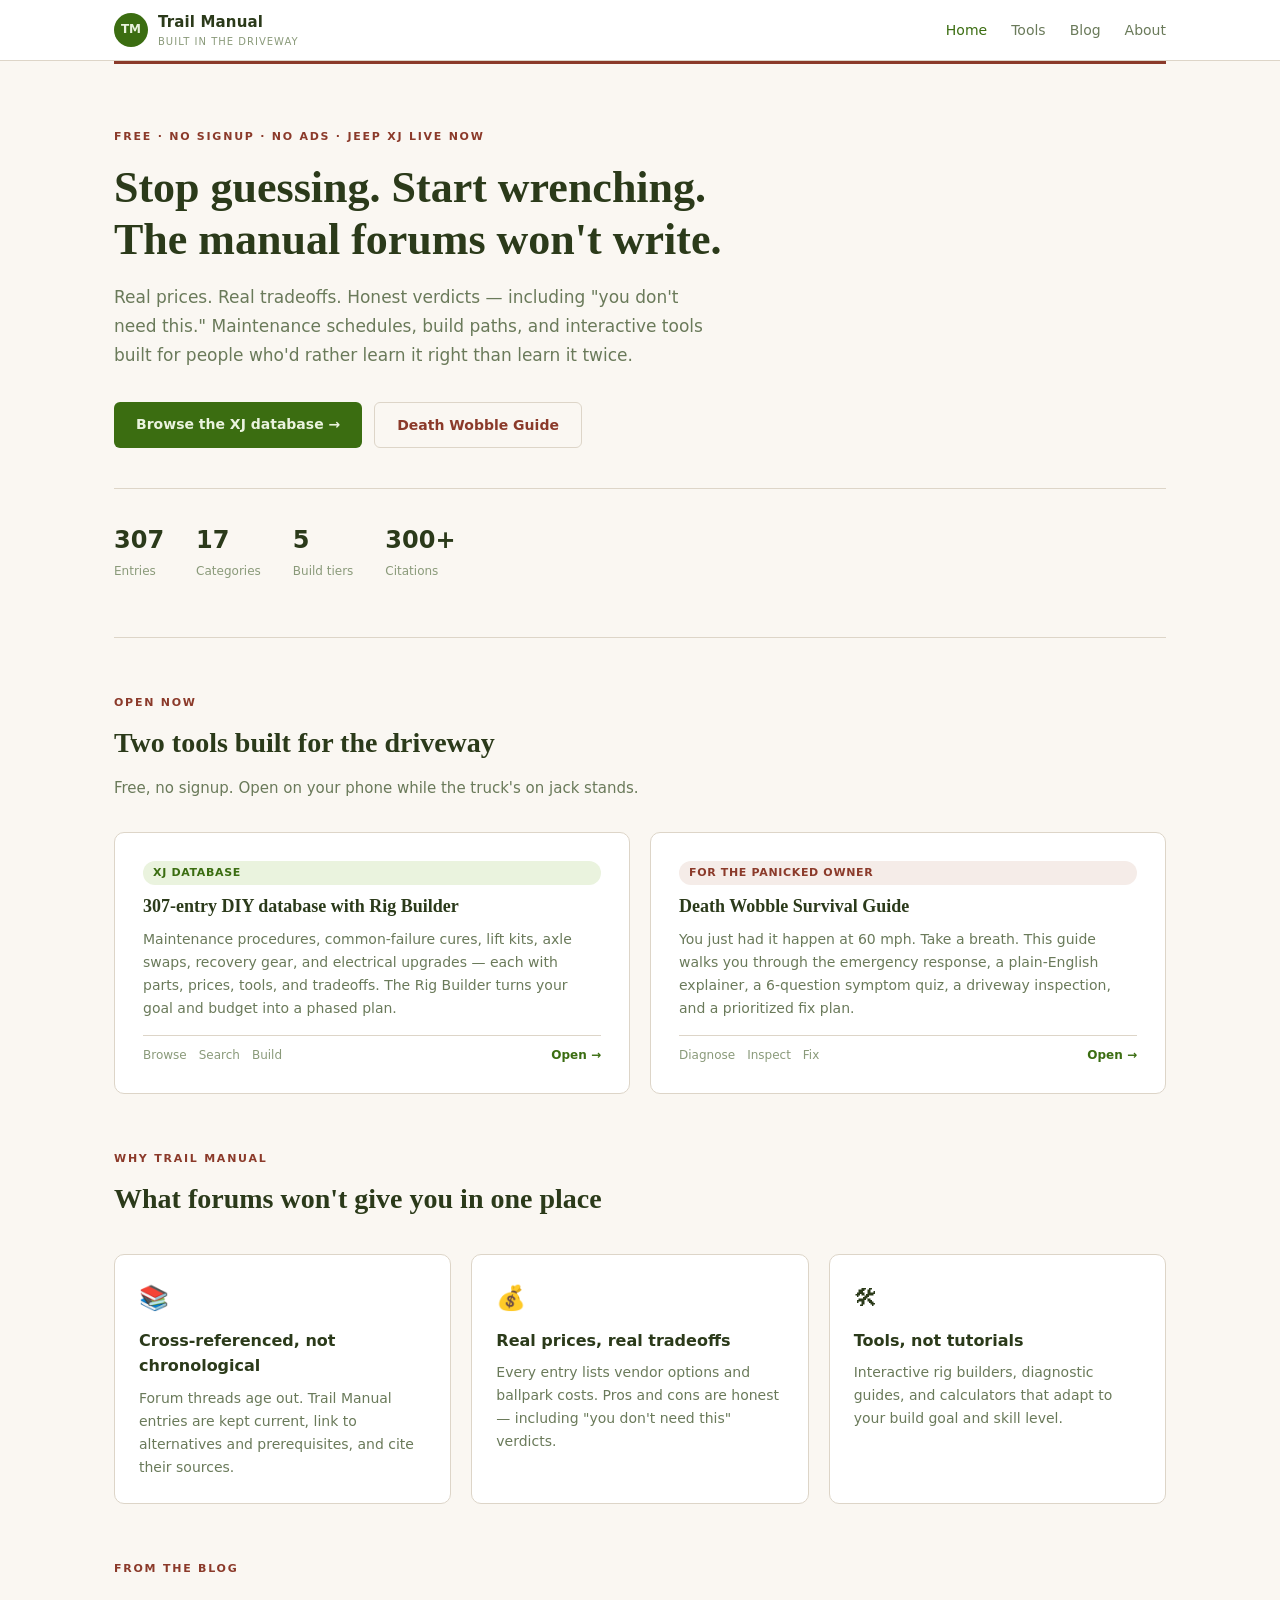
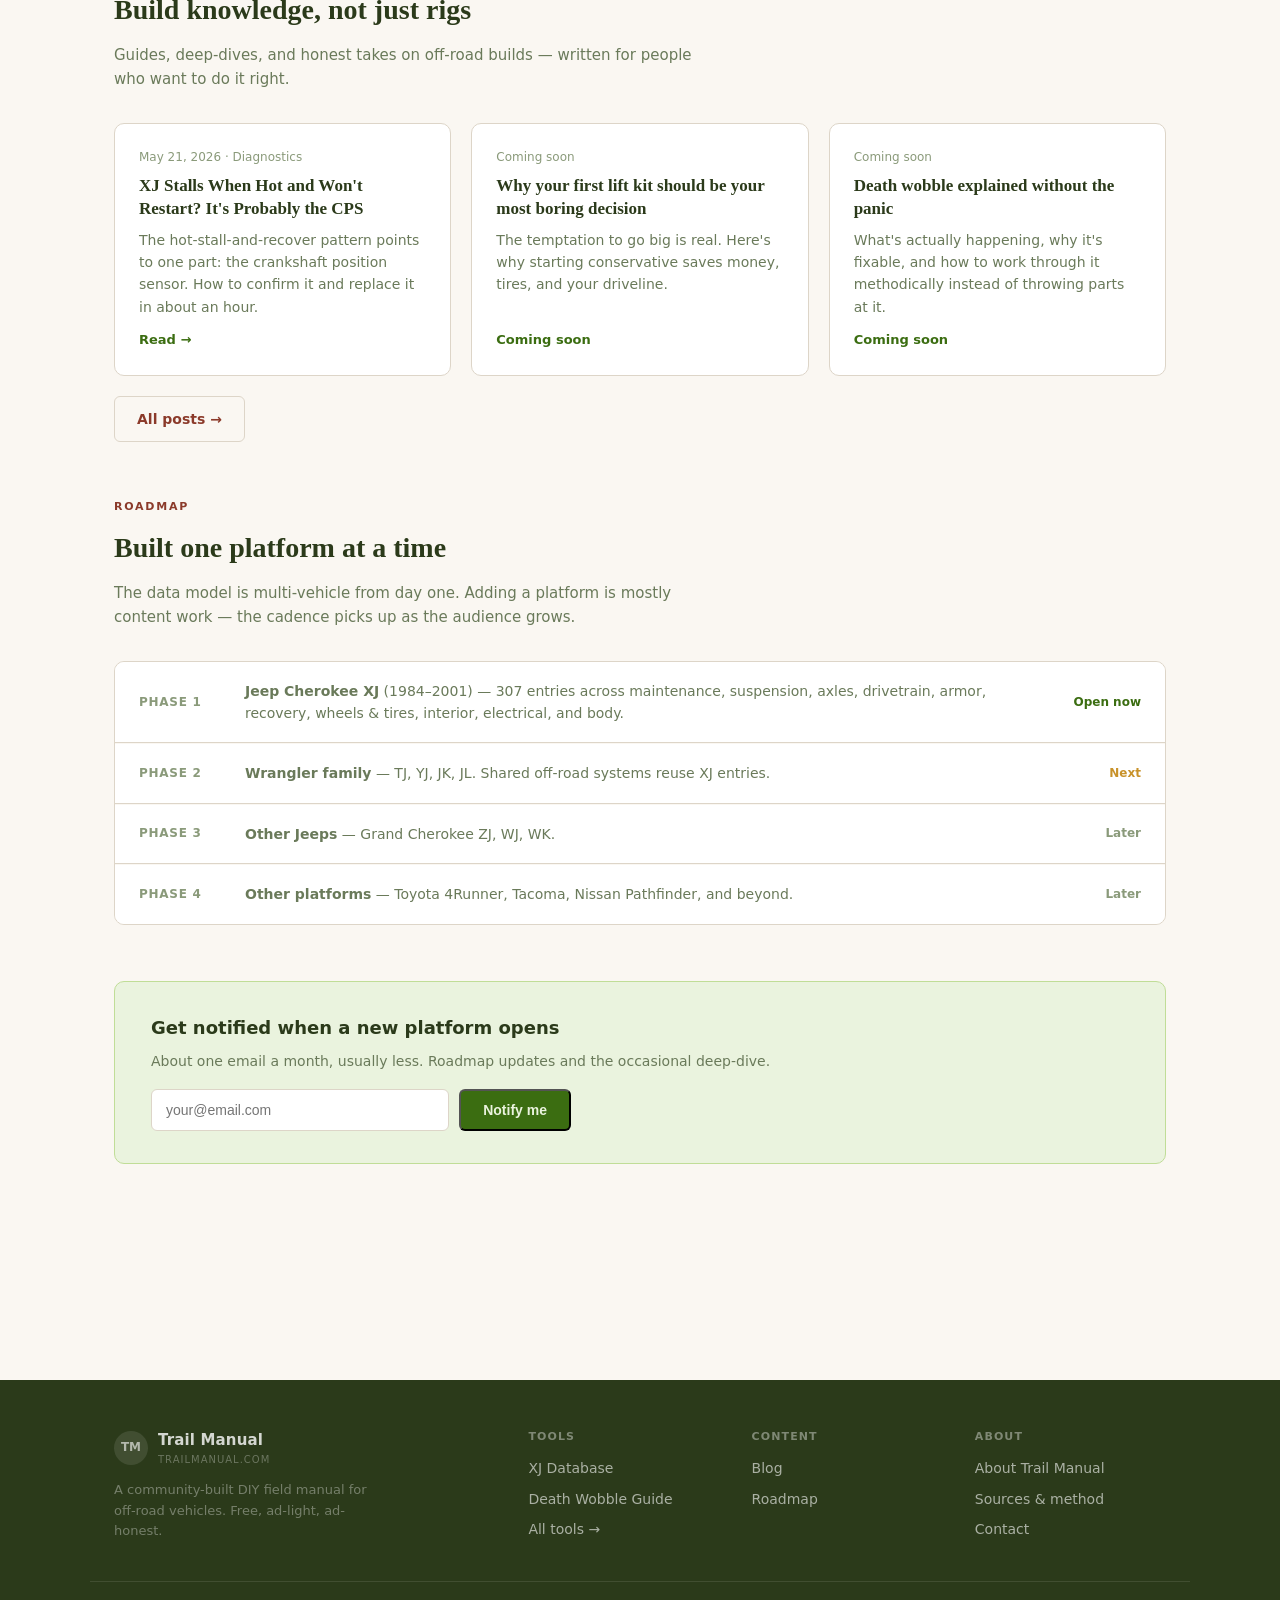
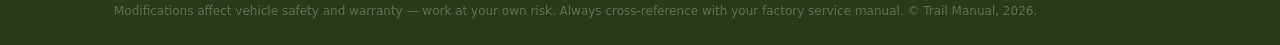
==== commit fa8805c0: "Auto-update 2026-05-20" ====
--- a/index.html
+++ b/index.html
@@ -108,23 +108,23 @@
       <p class="tm-section-lede">Guides, deep-dives, and honest takes on off-road builds — written for people who want to do it right.</p>
     </div>
     <div class="tm-grid-3">
+      <a class="tm-blog-card" href="/blog/2026-05-21-xj-stalls-hot-crankshaft-position-sensor.html">
+        <span class="date">May 21, 2026 · Diagnostics</span>
+        <h3>XJ Stalls When Hot and Won't Restart? It's Probably the CPS</h3>
+        <p>The hot-stall-and-recover pattern points to one part: the crankshaft position sensor. How to confirm it and replace it in about an hour.</p>
+        <span class="read-more">Read →</span>
+      </a>
       <a class="tm-blog-card" href="/blog/">
         <span class="date">Coming soon</span>
         <h3>Why your first lift kit should be your most boring decision</h3>
         <p>The temptation to go big is real. Here's why starting conservative saves money, tires, and your driveline.</p>
-        <span class="read-more">Read →</span>
+        <span class="read-more">Coming soon</span>
       </a>
       <a class="tm-blog-card" href="/blog/">
         <span class="date">Coming soon</span>
         <h3>Death wobble explained without the panic</h3>
         <p>What's actually happening, why it's fixable, and how to work through it methodically instead of throwing parts at it.</p>
-        <span class="read-more">Read →</span>
-      </a>
-      <a class="tm-blog-card" href="/blog/">
-        <span class="date">Coming soon</span>
-        <h3>The honest case for doing your own maintenance</h3>
-        <p>Not because it's always cheaper — but because understanding your rig makes you a better driver and a smarter buyer.</p>
-        <span class="read-more">Read →</span>
+        <span class="read-more">Coming soon</span>
       </a>
     </div>
     <div style="margin-top:20px;">
